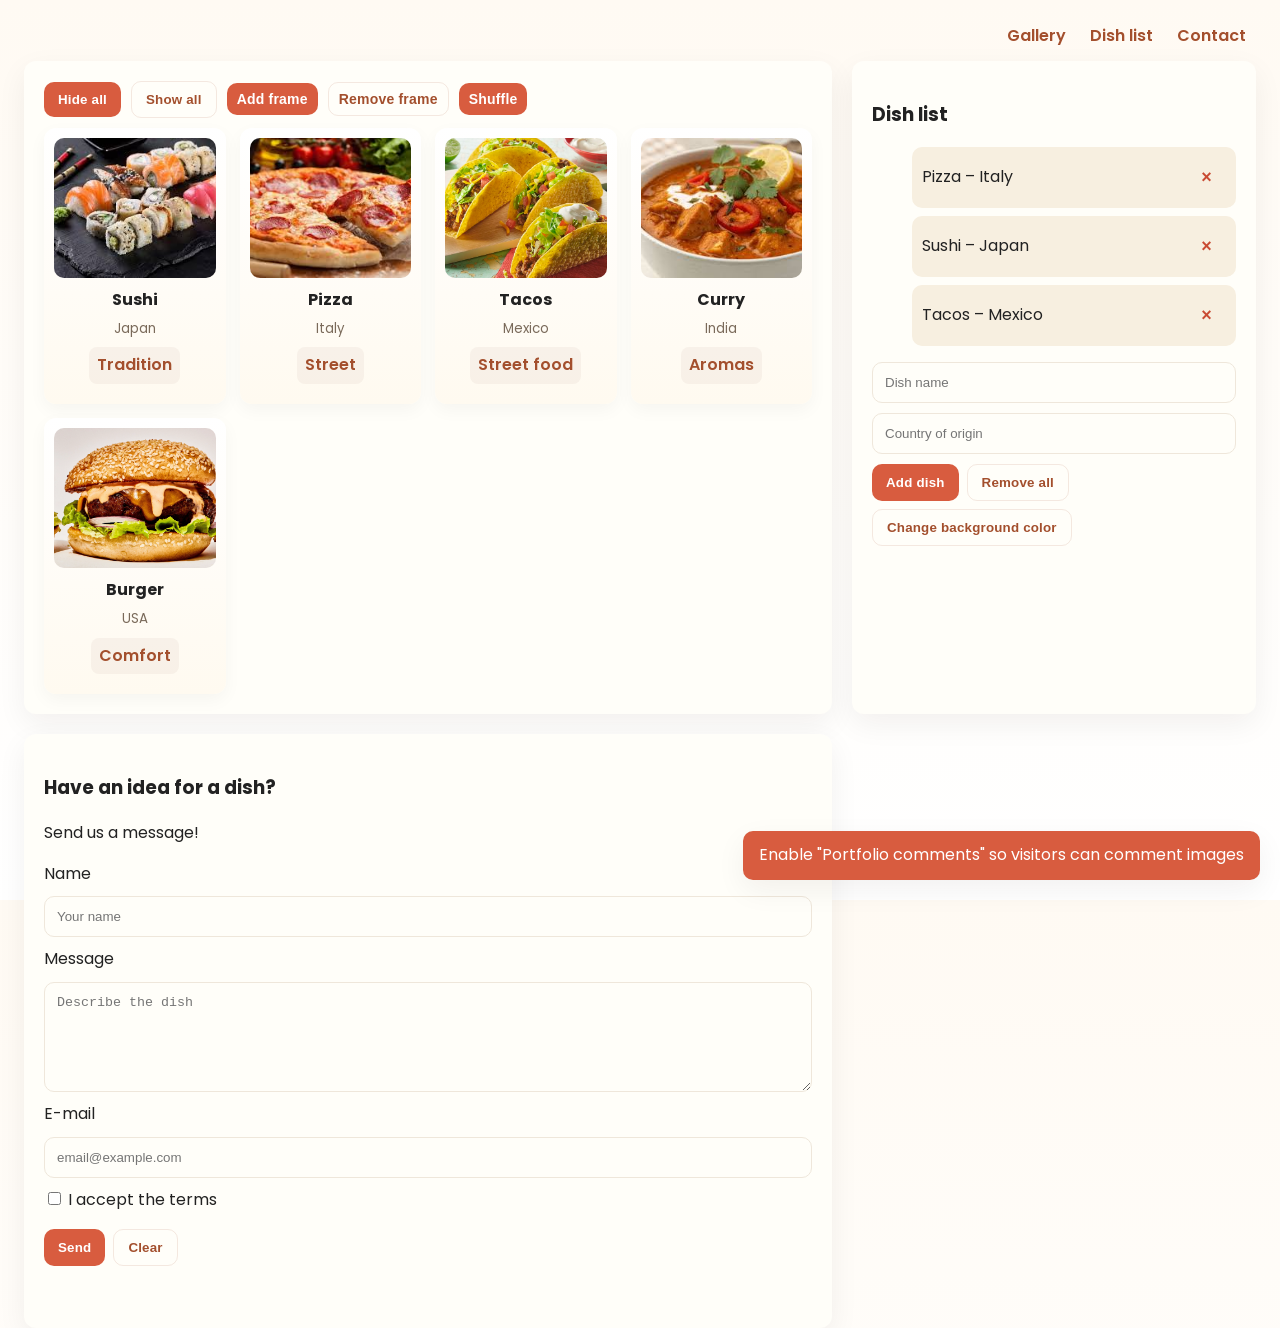
==== index.html @ b15d730c "Update and rename index3.html to index.html" ====
<!doctype html>
<html lang="en">
    <head>
        <meta charset="utf-8">
        <meta name="viewport" content="width=device-width,initial-scale=1">
        <title>World Cuisine</title>
        <link href="https://fonts.googleapis.com/css2?family=Poppins:wght@300;500;700&display=swap" rel="stylesheet">
        <link rel="stylesheet" href="css/style.css">
    </head>
    <body>
        <header>
            <nav aria-label="Main navigation">
                <a href="#galeria" class="nav-link">Gallery</a>
                <a href="#dania" class="nav-link">Dish list</a>
                <a href="#kontakt" class="nav-link">Contact</a>
            </nav>
        </header>

        <main class="wrap">
            <!-- GALLERY -->
            <section id="galeria" class="panel">
                <div class="controls">
                    <button id="ukryj">Hide all</button>
                    <button id="pokaz" class="ghost">Show all</button>
                    <button id="ramka" class="small">Add frame</button>
                    <button id="ramka2" class="small ghost">Remove frame</button>
                    <button id="shuffle" class="small">Shuffle</button>
                </div>

                <div class="gallery-grid" id="gallery">
                    <div class="card" data-title="Sushi">
                        <img src="image/sushi.png" alt="Sushi" data-title="Sushi" onerror="this.src='data:image/svg+xml;utf8,<svg xmlns=\'http://www.w3.org/2000/svg\' width=\'400\' height=\'300\'><rect fill=\'%23f0e6d2\' width=\'100%\' height=\'100%\'/><text x=\'50%\' y=\'50%\' dominant-baseline=\'middle\' text-anchor=\'middle\' fill=\'%237a6a5a\' font-size=\'20\'>sushi.png</text></svg>'">
                        <div class="meta"><strong>Sushi</strong><small>Japan</small>
                            <div class="card-footer"><span class="tag">Tradition</span></div>
                        </div>
                    </div>

                    <div class="card" data-title="Pizza">
                        <img src="image/pizza.png" alt="Pizza" data-title="Pizza" onerror="this.src='data:image/svg+xml;utf8,<svg xmlns=\'http://www.w3.org/2000/svg\' width=\'400\' height=\'300\'><rect fill=\'%23f0e6d2\' width=\'100%\' height=\'100%\'/><text x=\'50%\' y=\'50%\' dominant-baseline=\'middle\' text-anchor=\'middle\' fill=\'%237a6a5a\' font-size=\'20\'>pizza.png</text></svg>'">
                        <div class="meta"><strong>Pizza</strong><small>Italy</small>
                            <div class="card-footer"><span class="tag">Street</span></div>
                        </div>
                    </div>

                    <div class="card" data-title="Tacos">
                        <img src="image/tacos.png" alt="Tacos" data-title="Tacos" onerror="this.src='data:image/svg+xml;utf8,<svg xmlns=\'http://www.w3.org/2000/svg\' width=\'400\' height=\'300\'><rect fill=\'%23f0e6d2\' width=\'100%\' height=\'100%\'/><text x=\'50%\' y=\'50%\' dominant-baseline=\'middle\' text-anchor=\'middle\' fill=\'%237a6a5a\' font-size=\'20\'>tacos.png</text></svg>'">
                        <div class="meta"><strong>Tacos</strong><small>Mexico</small>
                            <div class="card-footer"><span class="tag">Street food</span></div>
                        </div>
                    </div>

                    <div class="card" data-title="Curry">
                        <img src="image/curry.png" alt="Curry" data-title="Curry" onerror="this.src='data:image/svg+xml;utf8,<svg xmlns=\'http://www.w3.org/2000/svg\' width=\'400\' height=\'300\'><rect fill=\'%23f0e6d2\' width=\'100%\' height=\'100%\'/><text x=\'50%\' y=\'50%\' dominant-baseline=\'middle\' text-anchor=\'middle\' fill=\'%237a6a5a\' font-size=\'20\'>curry.png</text></svg>'">
                        <div class="meta"><strong>Curry</strong><small>India</small>
                            <div class="card-footer"><span class="tag">Aromas</span></div>
                        </div>
                    </div>

                    <div class="card" data-title="Burger">
                        <img src="image/burger.png" alt="Burger" data-title="Burger" onerror="this.src='data:image/svg+xml;utf8,<svg xmlns=\'http://www.w3.org/2000/svg\' width=\'400\' height=\'300\'><rect fill=\'%23f0e6d2\' width=\'100%\' height=\'100%\'/><text x=\'50%\' y=\'50%\' dominant-baseline=\'middle\' text-anchor=\'middle\' fill=\'%237a6a5a\' font-size=\'20\'>burger.png</text></svg>'">
                        <div class="meta"><strong>Burger</strong><small>USA</small>
                            <div class="card-footer"><span class="tag">Comfort</span></div>
                        </div>
                    </div>
                </div>
            </section>

            <!-- SIDEBAR: dish list + add form -->
            <aside class="panel" id="dania">
                <h3>Dish list</h3>
                <ul id="lista-dan">
                    <li>Pizza – Italy <button class="remove" title="Remove">×</button></li>
                    <li>Sushi – Japan <button class="remove" title="Remove">×</button></li>
                    <li>Tacos – Mexico <button class="remove" title="Remove">×</button></li>
                </ul>

                <form id="dodaj-form">
                    <input id="nazwa" type="text" placeholder="Dish name" aria-label="Dish name">
                    <input id="kraj" type="text" placeholder="Country of origin" aria-label="Country of origin">
                    <div style="display:flex;gap:8px;flex-wrap:wrap">
                        <button id="dodaj" type="button">Add dish</button>
                        <button id="usun" type="button" class="ghost">Remove all</button>
                        <button id="kolor" type="button" class="ghost">Change background color</button>
                    </div>
                    <p id="komunikat" aria-live="polite"></p>
                </form>
            </aside>

            <!-- CONTACT -->
            <section class="panel" id="kontakt">
                <h3>Have an idea for a dish?</h3>
                <p>Send us a message!</p>
                <form id="formularz">
                    <label>Name</label>
                    <input id="imie" type="text" placeholder="Your name">
                    <label>Message</label>
                    <textarea id="wiadomosc" placeholder="Describe the dish"></textarea>
                    <label>E-mail</label>
                    <input id="email" type="email" placeholder="email@example.com">
                    <label><input id="zgoda" type="checkbox"> I accept the terms</label>
                    <div style="display:flex;gap:8px;margin-top:6px">
                        <button type="submit">Send</button>
                        <button id="clear" type="button" class="ghost">Clear</button>
                    </div>
                    <p id="potwierdzenie" aria-live="polite"></p>
                </form>
            </section>
        </main>

        <div class="toast" id="toast"></div>
        <div class="modal-backdrop" id="modal">
            <div class="modal" role="dialog" aria-modal="true">
                <div style="display:flex;justify-content:space-between;gap:12px;align-items:center">
                    <h4 id="modal-title">Photo</h4>
                    <div style="font-size:13px;color:var(--muted)" id="modal-meta"></div>
                </div>
                <div id="modal-body" style="margin-top:12px"></div>
                <div id="modal-comments" style="margin-top:12px">
                    <!-- comments injected here -->
                </div>
                <div style="text-align:right;margin-top:12px">
                    <button id="close-modal" class="ghost">Close</button>
                </div>
            </div>
        </div>
        <script src="https://code.jquery.com/jquery-3.6.0.min.js"></script>
        <script src="jquery/script.js"></script>
    </body>
</html>
---- css/style.css ----
:root{
    --bg: #fffaf3;
    --card: #fffef9;
    --accent: #d85c3f;
    --accent-dark: #a34f2d;
    --muted: #7a6a5a;
    --shadow: 0 10px 30px rgba(28,22,15,0.06);
    --radius: 12px;
    --glass: rgba(255,255,255,0.6);
}
*{
    box-sizing:border-box;
}
html,body{
    height:100%;
}
body{
    font-family: 'Poppins', system-ui, Arial, sans-serif;
    background: linear-gradient(180deg,var(--bg),#fff);
    color: #222;
    margin:0;
    padding: 24px;
    -webkit-font-smoothing: antialiased;
    font-size:16px;
    line-height: 1.55;
}
header{
    display:flex;
    align-items:center;
    gap:12px;
    flex-wrap:wrap;
    margin-bottom:12px;
}
.brand{
    display:flex;
    gap:10px;
    align-items:center;
}
.logo{
    width:56px;
    height:56px;
    border-radius:14px;
    background:linear-gradient(135deg,var(--accent),var(--accent-dark));
    display:flex;
    align-items:center;
    justify-content:center;
    color:white;
    font-weight:800;
    font-size:16px;
}
nav{
    margin-left:auto;
}
nav a{
    margin:0 10px;
    text-decoration:none;
    color:var(--accent-dark);
    font-weight:600;
}
.wrap{
    display:grid;
    grid-template-columns:1fr;
    gap:20px;
    margin-top:4px;
}
.panel{
    background:var(--card);
    padding:20px;
    border-radius:var(--radius);
    box-shadow:var(--shadow);
}
.controls{
    display:flex;
    flex-wrap:wrap;
    gap:10px;
    margin-bottom:10px;
    align-items:center;
}
button{
    background:var(--accent);
    border:none;
    color:#fff;
    padding:10px 14px;
    border-radius:10px;
    cursor:pointer;
    font-weight:700;
    letter-spacing:0.2px;
}
button.ghost{
    background:transparent;
    color:var(--accent-dark);
    border:1px solid rgba(163,79,45,0.12);
}
button.small{
    padding:8px 10px;
    font-size:14px;
}
button.alt{
    background:linear-gradient(90deg,#fff,#fff);
    color:var(--accent-dark);
    border:1px solid rgba(163,79,45,0.06);
}
button:hover{
    transform:translateY(-2px);
    transition:all .18s ease;
}

/* gallery */
.gallery-grid{
    display:grid;
    grid-template-columns:repeat(auto-fill,minmax(180px,1fr));
    gap:14px;
}
.card{
    background:linear-gradient(180deg, #ffffff, #fffaf0);
    border-radius:12px;
    padding:10px;text-align:center;
    overflow:hidden;
    box-shadow:0 6px 18px rgba(0,0,0,0.04);
    display:flex;
    flex-direction:column;
}
.card img{
    width:100%;
    height:140px;
    object-fit:cover;
    border-radius:10px;
    transition:transform .35s ease, box-shadow .25s ease;
}
.card:hover img{
    transform:scale(1.04);
    box-shadow:0 14px 30px rgba(20,14,10,0.08);
}
.meta{
    padding:10px 6px;
    flex:1;
    display:flex;
    flex-direction:column;
    justify-content:space-between;
}
.meta strong{
    font-weight:700;
    font-size:16px;
}
.meta small{
    display:block;
    color:var(--muted);
    margin-top:6px;
}
.card-footer{
    display:flex;
    gap:8px;
    align-items:center;
    justify-content:center;
    margin-top:8px;
}
.tag{
    background:rgba(168,130,113,0.08);
    padding:6px 8px;
    border-radius:8px;
    font-weight:600;
    color:var(--accent-dark);
}

/* dish list */
#lista-dan li{
    display:flex;
    justify-content:space-between;
    align-items:center;
    padding:10px;
    border-radius:10px;
    background:#f7efe0;
    margin-bottom:8px;
}
#lista-dan li .remove{
    background:transparent;
    border:0;
    color:#c94b33;
    cursor:pointer;
    font-weight:800;
    font-size:18px;
}

/* form */
form{
    display:grid;
    gap:10px;
}
input[type=text],input[type=email],textarea{
    padding:12px;
    border-radius:10px;
    border:1px solid #efe7db;
    background:transparent;
}
textarea{
    min-height:110px;
    resize:vertical;
}

/* toast & modal */
.toast{
    position:fixed;
    right:20px;
    bottom:20px;
    background:var(--accent);
    color:#fff;
    padding:12px 16px;
    border-radius:10px;
    box-shadow:var(--shadow);
    display:none;
}
.modal-backdrop{
    position:fixed;
    inset:0;
    background:rgba(0,0,0,0.55);
    display:none;
    align-items:center;
    justify-content:center;
    padding:20px;
}
.modal{
    background:#fff;
    padding:18px;
    border-radius:12px;
    max-width:760px;
    width:100%;
    max-height:88vh;
    overflow:auto;
}

/* comments */
.comments-toggle{
    display:inline-flex;
    align-items:center;
    gap:8px;
}
.comment{
    display:flex;
    gap:12px;
    background:linear-gradient(180deg,#fffaf8,#fff);
    padding:12px;
    border-radius:10px;
    border-left:4px solid var(--accent);
    box-shadow:0 8px 20px rgba(0,0,0,0.03);
    margin-bottom:10px;
}
.avatar{
    width:44px;
    height:44px;
    border-radius:50%;
    background:var(--accent);
    color:#fff;
    display:flex;
    align-items:center;
    justify-content:center;
    font-weight:700;
}
.comment-body{
    flex:1;
}
.comment-body p{
    margin:0 0 6px 0;
}
.comment-meta{
    font-size:13px;
    color:var(--muted);
}
.comment-form{
    display:grid;
    gap:8px;
    margin-top:8px;
}
.quote{
    font-style:italic;
    color:#3e352a;
}
@media(min-width:980px){
    .wrap{
        grid-template-columns:2fr 1fr;
    }
}
@media(max-width:520px){
    .gallery-grid{
        grid-template-columns:repeat(auto-fill,minmax(140px,1fr));
    }
}
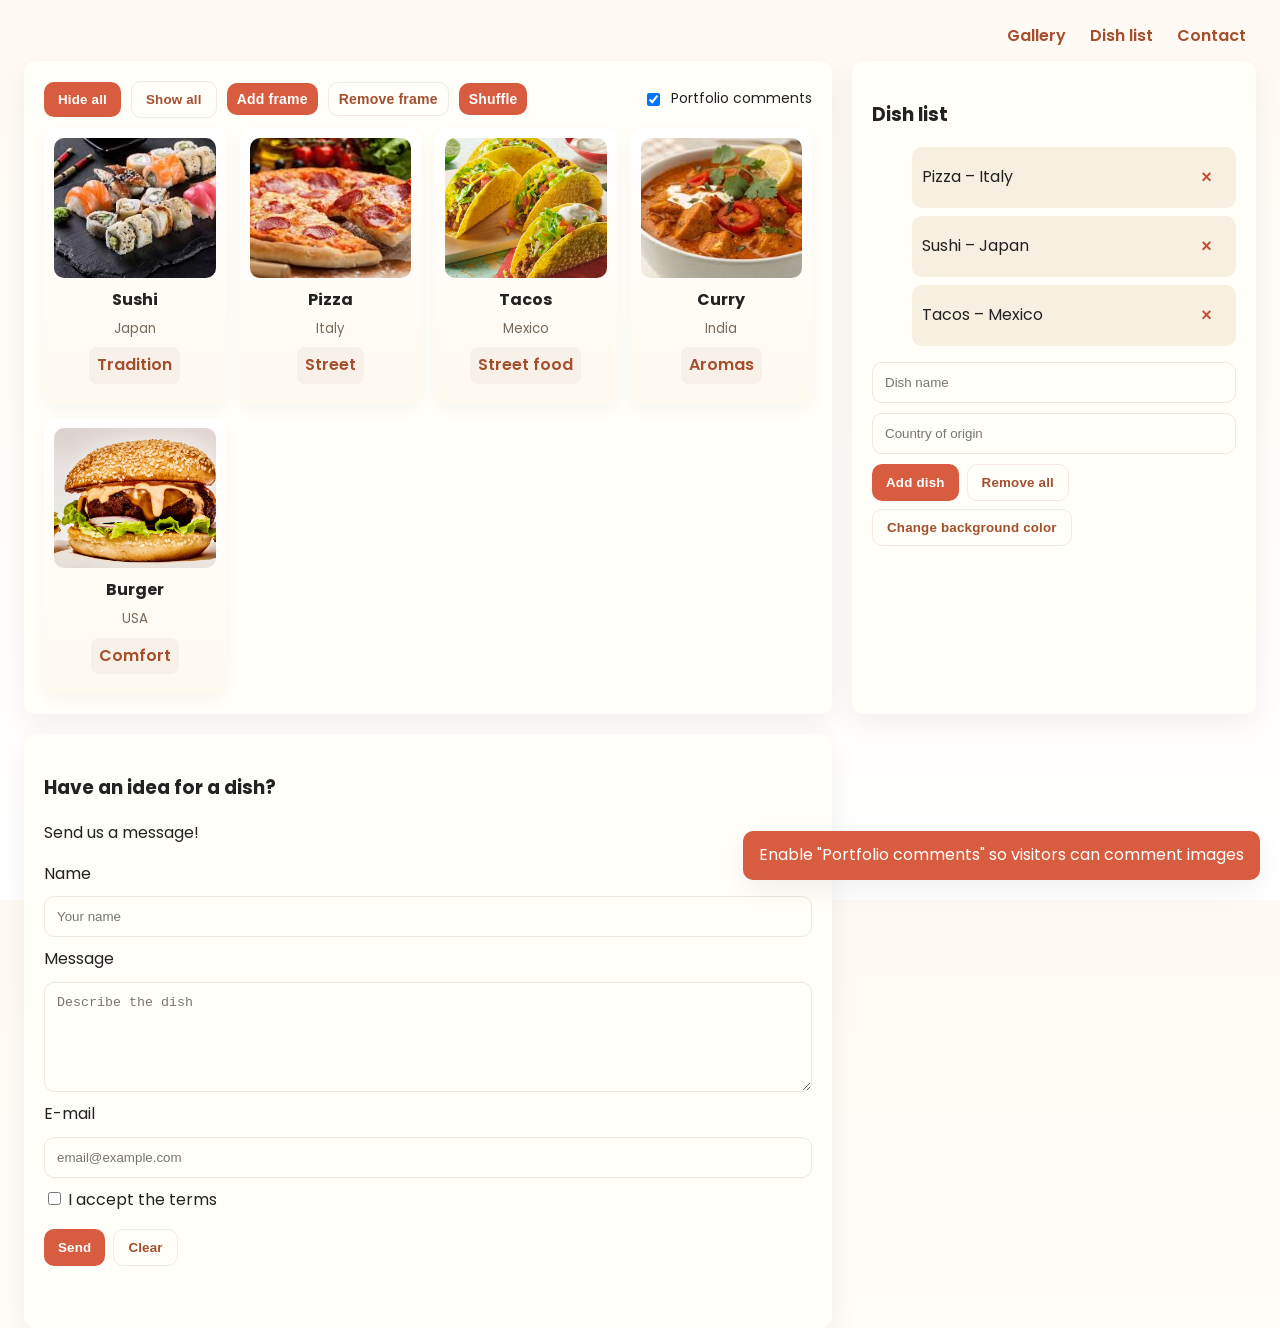
==== commit 55978097: "Update index.html" ====
--- a/index.html
+++ b/index.html
@@ -10,21 +10,25 @@
     <body>
         <header>
             <nav aria-label="Main navigation">
-                <a href="#galeria" class="nav-link">Gallery</a>
-                <a href="#dania" class="nav-link">Dish list</a>
-                <a href="#kontakt" class="nav-link">Contact</a>
+                <a href="#gallery-section" class="nav-link">Gallery</a>
+                <a href="#dishes-section" class="nav-link">Dish list</a>
+                <a href="#contact-section" class="nav-link">Contact</a>
             </nav>
         </header>
 
         <main class="wrap">
             <!-- GALLERY -->
-            <section id="galeria" class="panel">
+            <section id="gallery-section" class="panel">
                 <div class="controls">
-                    <button id="ukryj">Hide all</button>
-                    <button id="pokaz" class="ghost">Show all</button>
-                    <button id="ramka" class="small">Add frame</button>
-                    <button id="ramka2" class="small ghost">Remove frame</button>
+                    <button id="hide">Hide all</button>
+                    <button id="show" class="ghost">Show all</button>
+                    <button id="frame" class="small">Add frame</button>
+                    <button id="unframe" class="small ghost">Remove frame</button>
                     <button id="shuffle" class="small">Shuffle</button>
+                    <!-- Added a toggle for comments to match the JS hint -->
+                    <label class="comments-toggle" style="margin-left:auto;font-size:14px;cursor:pointer;">
+                        <input type="checkbox" id="comments-toggle" checked> Portfolio comments
+                    </label>
                 </div>
 
                 <div class="gallery-grid" id="gallery">
@@ -66,43 +70,43 @@
             </section>
 
             <!-- SIDEBAR: dish list + add form -->
-            <aside class="panel" id="dania">
+            <aside class="panel" id="dishes-section">
                 <h3>Dish list</h3>
-                <ul id="lista-dan">
+                <ul id="dish-list">
                     <li>Pizza – Italy <button class="remove" title="Remove">×</button></li>
                     <li>Sushi – Japan <button class="remove" title="Remove">×</button></li>
                     <li>Tacos – Mexico <button class="remove" title="Remove">×</button></li>
                 </ul>
 
-                <form id="dodaj-form">
-                    <input id="nazwa" type="text" placeholder="Dish name" aria-label="Dish name">
-                    <input id="kraj" type="text" placeholder="Country of origin" aria-label="Country of origin">
+                <form id="add-dish-form">
+                    <input id="dish-name" type="text" placeholder="Dish name" aria-label="Dish name">
+                    <input id="dish-country" type="text" placeholder="Country of origin" aria-label="Country of origin">
                     <div style="display:flex;gap:8px;flex-wrap:wrap">
-                        <button id="dodaj" type="button">Add dish</button>
-                        <button id="usun" type="button" class="ghost">Remove all</button>
-                        <button id="kolor" type="button" class="ghost">Change background color</button>
+                        <button id="add-dish" type="button">Add dish</button>
+                        <button id="clear-dishes" type="button" class="ghost">Remove all</button>
+                        <button id="random-color" type="button" class="ghost">Change background color</button>
                     </div>
-                    <p id="komunikat" aria-live="polite"></p>
+                    <p id="dish-message" aria-live="polite"></p>
                 </form>
             </aside>
 
             <!-- CONTACT -->
-            <section class="panel" id="kontakt">
+            <section class="panel" id="contact-section">
                 <h3>Have an idea for a dish?</h3>
                 <p>Send us a message!</p>
-                <form id="formularz">
+                <form id="contact-form">
                     <label>Name</label>
-                    <input id="imie" type="text" placeholder="Your name">
+                    <input id="contact-name" type="text" placeholder="Your name">
                     <label>Message</label>
-                    <textarea id="wiadomosc" placeholder="Describe the dish"></textarea>
+                    <textarea id="contact-message" placeholder="Describe the dish"></textarea>
                     <label>E-mail</label>
-                    <input id="email" type="email" placeholder="email@example.com">
-                    <label><input id="zgoda" type="checkbox"> I accept the terms</label>
+                    <input id="contact-email" type="email" placeholder="email@example.com">
+                    <label><input id="contact-consent" type="checkbox"> I accept the terms</label>
                     <div style="display:flex;gap:8px;margin-top:6px">
                         <button type="submit">Send</button>
-                        <button id="clear" type="button" class="ghost">Clear</button>
+                        <button id="clear-form" type="button" class="ghost">Clear</button>
                     </div>
-                    <p id="potwierdzenie" aria-live="polite"></p>
+                    <p id="contact-confirmation" aria-live="polite"></p>
                 </form>
             </section>
         </main>
--- a/css/style.css
+++ b/css/style.css
@@ -1,4 +1,4 @@
-:root{
+:root {
     --bg: #fffaf3;
     --card: #fffef9;
     --accent: #d85c3f;
@@ -8,279 +8,318 @@
     --radius: 12px;
     --glass: rgba(255,255,255,0.6);
 }
-*{
-    box-sizing:border-box;
-}
-html,body{
-    height:100%;
-}
-body{
+
+* {
+    box-sizing: border-box;
+}
+
+html, body {
+    height: 100%;
+}
+
+body {
     font-family: 'Poppins', system-ui, Arial, sans-serif;
-    background: linear-gradient(180deg,var(--bg),#fff);
+    background: linear-gradient(180deg, var(--bg), #fff);
     color: #222;
-    margin:0;
+    margin: 0;
     padding: 24px;
     -webkit-font-smoothing: antialiased;
-    font-size:16px;
+    font-size: 16px;
     line-height: 1.55;
 }
-header{
-    display:flex;
-    align-items:center;
-    gap:12px;
-    flex-wrap:wrap;
-    margin-bottom:12px;
-}
-.brand{
-    display:flex;
-    gap:10px;
-    align-items:center;
-}
-.logo{
-    width:56px;
-    height:56px;
-    border-radius:14px;
-    background:linear-gradient(135deg,var(--accent),var(--accent-dark));
-    display:flex;
-    align-items:center;
-    justify-content:center;
-    color:white;
-    font-weight:800;
-    font-size:16px;
-}
-nav{
-    margin-left:auto;
-}
-nav a{
-    margin:0 10px;
-    text-decoration:none;
-    color:var(--accent-dark);
-    font-weight:600;
-}
-.wrap{
-    display:grid;
-    grid-template-columns:1fr;
-    gap:20px;
-    margin-top:4px;
-}
-.panel{
-    background:var(--card);
-    padding:20px;
-    border-radius:var(--radius);
-    box-shadow:var(--shadow);
-}
-.controls{
-    display:flex;
-    flex-wrap:wrap;
-    gap:10px;
-    margin-bottom:10px;
-    align-items:center;
-}
-button{
-    background:var(--accent);
-    border:none;
-    color:#fff;
-    padding:10px 14px;
-    border-radius:10px;
-    cursor:pointer;
-    font-weight:700;
-    letter-spacing:0.2px;
-}
-button.ghost{
-    background:transparent;
-    color:var(--accent-dark);
-    border:1px solid rgba(163,79,45,0.12);
-}
-button.small{
-    padding:8px 10px;
-    font-size:14px;
-}
-button.alt{
-    background:linear-gradient(90deg,#fff,#fff);
-    color:var(--accent-dark);
-    border:1px solid rgba(163,79,45,0.06);
-}
-button:hover{
-    transform:translateY(-2px);
-    transition:all .18s ease;
+
+header {
+    display: flex;
+    align-items: center;
+    gap: 12px;
+    flex-wrap: wrap;
+    margin-bottom: 12px;
+}
+
+.brand {
+    display: flex;
+    gap: 10px;
+    align-items: center;
+}
+
+.logo {
+    width: 56px;
+    height: 56px;
+    border-radius: 14px;
+    background: linear-gradient(135deg, var(--accent), var(--accent-dark));
+    display: flex;
+    align-items: center;
+    justify-content: center;
+    color: white;
+    font-weight: 800;
+    font-size: 16px;
+}
+
+nav {
+    margin-left: auto;
+}
+
+nav a {
+    margin: 0 10px;
+    text-decoration: none;
+    color: var(--accent-dark);
+    font-weight: 600;
+}
+
+.wrap {
+    display: grid;
+    grid-template-columns: 1fr;
+    gap: 20px;
+    margin-top: 4px;
+}
+
+.panel {
+    background: var(--card);
+    padding: 20px;
+    border-radius: var(--radius);
+    box-shadow: var(--shadow);
+}
+
+.controls {
+    display: flex;
+    flex-wrap: wrap;
+    gap: 10px;
+    margin-bottom: 10px;
+    align-items: center;
+}
+
+button {
+    background: var(--accent);
+    border: none;
+    color: #fff;
+    padding: 10px 14px;
+    border-radius: 10px;
+    cursor: pointer;
+    font-weight: 700;
+    letter-spacing: 0.2px;
+}
+
+button.ghost {
+    background: transparent;
+    color: var(--accent-dark);
+    border: 1px solid rgba(163, 79, 45, 0.12);
+}
+
+button.small {
+    padding: 8px 10px;
+    font-size: 14px;
+}
+
+button.alt {
+    background: linear-gradient(90deg, #fff, #fff);
+    color: var(--accent-dark);
+    border: 1px solid rgba(163, 79, 45, 0.06);
+}
+
+button:hover {
+    transform: translateY(-2px);
+    transition: all .18s ease;
 }
 
 /* gallery */
-.gallery-grid{
-    display:grid;
-    grid-template-columns:repeat(auto-fill,minmax(180px,1fr));
-    gap:14px;
-}
-.card{
-    background:linear-gradient(180deg, #ffffff, #fffaf0);
-    border-radius:12px;
-    padding:10px;text-align:center;
-    overflow:hidden;
-    box-shadow:0 6px 18px rgba(0,0,0,0.04);
-    display:flex;
-    flex-direction:column;
-}
-.card img{
-    width:100%;
-    height:140px;
-    object-fit:cover;
-    border-radius:10px;
-    transition:transform .35s ease, box-shadow .25s ease;
-}
-.card:hover img{
-    transform:scale(1.04);
-    box-shadow:0 14px 30px rgba(20,14,10,0.08);
-}
-.meta{
-    padding:10px 6px;
-    flex:1;
-    display:flex;
-    flex-direction:column;
-    justify-content:space-between;
-}
-.meta strong{
-    font-weight:700;
-    font-size:16px;
-}
-.meta small{
-    display:block;
-    color:var(--muted);
-    margin-top:6px;
-}
-.card-footer{
-    display:flex;
-    gap:8px;
-    align-items:center;
-    justify-content:center;
-    margin-top:8px;
-}
-.tag{
-    background:rgba(168,130,113,0.08);
-    padding:6px 8px;
-    border-radius:8px;
-    font-weight:600;
-    color:var(--accent-dark);
+.gallery-grid {
+    display: grid;
+    grid-template-columns: repeat(auto-fill, minmax(180px, 1fr));
+    gap: 14px;
+}
+
+.card {
+    background: linear-gradient(180deg, #ffffff, #fffaf0);
+    border-radius: 12px;
+    padding: 10px;
+    text-align: center;
+    overflow: hidden;
+    box-shadow: 0 6px 18px rgba(0,0,0,0.04);
+    display: flex;
+    flex-direction: column;
+}
+
+.card img {
+    width: 100%;
+    height: 140px;
+    object-fit: cover;
+    border-radius: 10px;
+    transition: transform .35s ease, box-shadow .25s ease;
+}
+
+.card:hover img {
+    transform: scale(1.04);
+    box-shadow: 0 14px 30px rgba(20,14,10,0.08);
+}
+
+.meta {
+    padding: 10px 6px;
+    flex: 1;
+    display: flex;
+    flex-direction: column;
+    justify-content: space-between;
+}
+
+.meta strong {
+    font-weight: 700;
+    font-size: 16px;
+}
+
+.meta small {
+    display: block;
+    color: var(--muted);
+    margin-top: 6px;
+}
+
+.card-footer {
+    display: flex;
+    gap: 8px;
+    align-items: center;
+    justify-content: center;
+    margin-top: 8px;
+}
+
+.tag {
+    background: rgba(168, 130, 113, 0.08);
+    padding: 6px 8px;
+    border-radius: 8px;
+    font-weight: 600;
+    color: var(--accent-dark);
 }
 
 /* dish list */
-#lista-dan li{
-    display:flex;
-    justify-content:space-between;
-    align-items:center;
-    padding:10px;
-    border-radius:10px;
-    background:#f7efe0;
-    margin-bottom:8px;
-}
-#lista-dan li .remove{
-    background:transparent;
-    border:0;
-    color:#c94b33;
-    cursor:pointer;
-    font-weight:800;
-    font-size:18px;
+#dish-list li {
+    display: flex;
+    justify-content: space-between;
+    align-items: center;
+    padding: 10px;
+    border-radius: 10px;
+    background: #f7efe0;
+    margin-bottom: 8px;
+}
+
+#dish-list li .remove {
+    background: transparent;
+    border: 0;
+    color: #c94b33;
+    cursor: pointer;
+    font-weight: 800;
+    font-size: 18px;
 }
 
 /* form */
-form{
-    display:grid;
-    gap:10px;
-}
-input[type=text],input[type=email],textarea{
-    padding:12px;
-    border-radius:10px;
-    border:1px solid #efe7db;
-    background:transparent;
-}
-textarea{
-    min-height:110px;
-    resize:vertical;
+form {
+    display: grid;
+    gap: 10px;
+}
+
+input[type=text], input[type=email], textarea {
+    padding: 12px;
+    border-radius: 10px;
+    border: 1px solid #efe7db;
+    background: transparent;
+}
+
+textarea {
+    min-height: 110px;
+    resize: vertical;
 }
 
 /* toast & modal */
-.toast{
-    position:fixed;
-    right:20px;
-    bottom:20px;
-    background:var(--accent);
-    color:#fff;
-    padding:12px 16px;
-    border-radius:10px;
-    box-shadow:var(--shadow);
-    display:none;
-}
-.modal-backdrop{
-    position:fixed;
-    inset:0;
-    background:rgba(0,0,0,0.55);
-    display:none;
-    align-items:center;
-    justify-content:center;
-    padding:20px;
-}
-.modal{
-    background:#fff;
-    padding:18px;
-    border-radius:12px;
-    max-width:760px;
-    width:100%;
-    max-height:88vh;
-    overflow:auto;
+.toast {
+    position: fixed;
+    right: 20px;
+    bottom: 20px;
+    background: var(--accent);
+    color: #fff;
+    padding: 12px 16px;
+    border-radius: 10px;
+    box-shadow: var(--shadow);
+    display: none;
+}
+
+.modal-backdrop {
+    position: fixed;
+    inset: 0;
+    background: rgba(0,0,0,0.55);
+    display: none;
+    align-items: center;
+    justify-content: center;
+    padding: 20px;
+}
+
+.modal {
+    background: #fff;
+    padding: 18px;
+    border-radius: 12px;
+    max-width: 760px;
+    width: 100%;
+    max-height: 88vh;
+    overflow: auto;
 }
 
 /* comments */
-.comments-toggle{
-    display:inline-flex;
-    align-items:center;
-    gap:8px;
-}
-.comment{
-    display:flex;
-    gap:12px;
-    background:linear-gradient(180deg,#fffaf8,#fff);
-    padding:12px;
-    border-radius:10px;
-    border-left:4px solid var(--accent);
-    box-shadow:0 8px 20px rgba(0,0,0,0.03);
-    margin-bottom:10px;
-}
-.avatar{
-    width:44px;
-    height:44px;
-    border-radius:50%;
-    background:var(--accent);
-    color:#fff;
-    display:flex;
-    align-items:center;
-    justify-content:center;
-    font-weight:700;
-}
-.comment-body{
-    flex:1;
-}
-.comment-body p{
-    margin:0 0 6px 0;
-}
-.comment-meta{
-    font-size:13px;
-    color:var(--muted);
-}
-.comment-form{
-    display:grid;
-    gap:8px;
-    margin-top:8px;
-}
-.quote{
-    font-style:italic;
-    color:#3e352a;
-}
-@media(min-width:980px){
-    .wrap{
-        grid-template-columns:2fr 1fr;
+.comments-toggle {
+    display: inline-flex;
+    align-items: center;
+    gap: 8px;
+}
+
+.comment {
+    display: flex;
+    gap: 12px;
+    background: linear-gradient(180deg, #fffaf8, #fff);
+    padding: 12px;
+    border-radius: 10px;
+    border-left: 4px solid var(--accent);
+    box-shadow: 0 8px 20px rgba(0,0,0,0.03);
+    margin-bottom: 10px;
+}
+
+.avatar {
+    width: 44px;
+    height: 44px;
+    border-radius: 50%;
+    background: var(--accent);
+    color: #fff;
+    display: flex;
+    align-items: center;
+    justify-content: center;
+    font-weight: 700;
+}
+
+.comment-body {
+    flex: 1;
+}
+
+.comment-body p {
+    margin: 0 0 6px 0;
+}
+
+.comment-meta {
+    font-size: 13px;
+    color: var(--muted);
+}
+
+.comment-form {
+    display: grid;
+    gap: 8px;
+    margin-top: 8px;
+}
+
+.quote {
+    font-style: italic;
+    color: #3e352a;
+}
+
+@media(min-width: 980px) {
+    .wrap {
+        grid-template-columns: 2fr 1fr;
     }
 }
-@media(max-width:520px){
-    .gallery-grid{
-        grid-template-columns:repeat(auto-fill,minmax(140px,1fr));
+
+@media(max-width: 520px) {
+    .gallery-grid {
+        grid-template-columns: repeat(auto-fill, minmax(140px, 1fr));
     }
-}+}
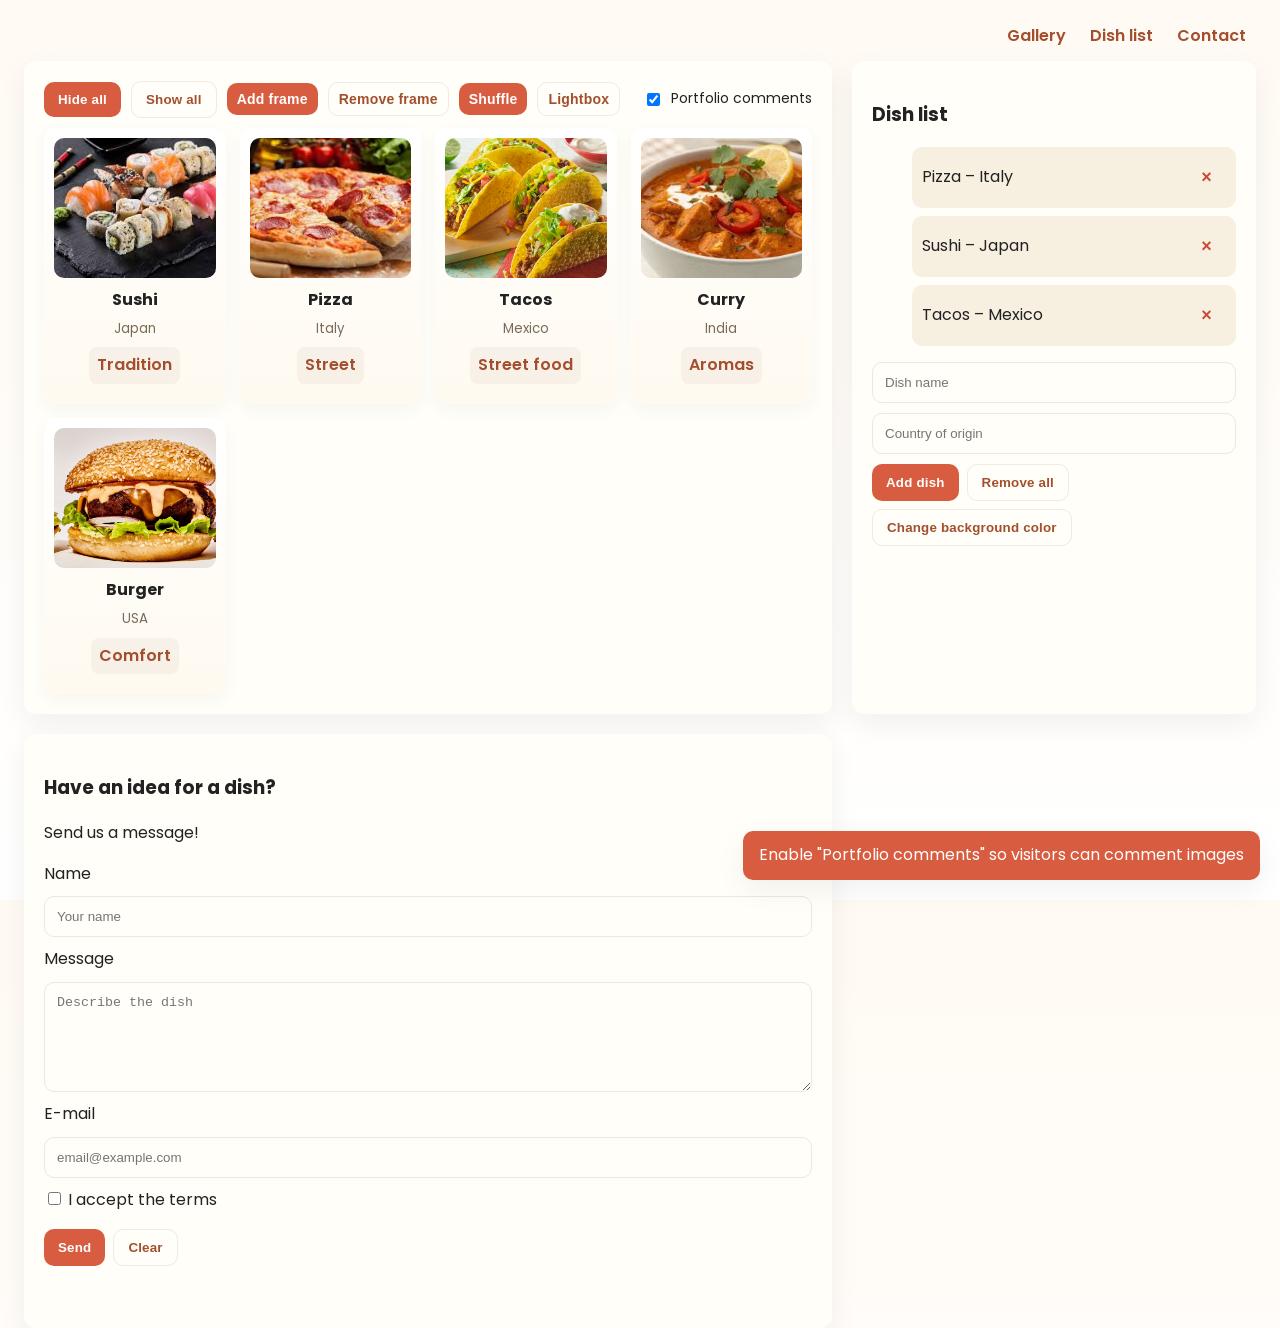
==== commit 109f5376: "Update index.html" ====
--- a/index.html
+++ b/index.html
@@ -17,7 +17,6 @@
         </header>
 
         <main class="wrap">
-            <!-- GALLERY -->
             <section id="gallery-section" class="panel">
                 <div class="controls">
                     <button id="hide">Hide all</button>
@@ -25,7 +24,7 @@
                     <button id="frame" class="small">Add frame</button>
                     <button id="unframe" class="small ghost">Remove frame</button>
                     <button id="shuffle" class="small">Shuffle</button>
-                    <!-- Added a toggle for comments to match the JS hint -->
+                    <button id="lightbox" class="small ghost">Lightbox</button>
                     <label class="comments-toggle" style="margin-left:auto;font-size:14px;cursor:pointer;">
                         <input type="checkbox" id="comments-toggle" checked> Portfolio comments
                     </label>
@@ -69,7 +68,6 @@
                 </div>
             </section>
 
-            <!-- SIDEBAR: dish list + add form -->
             <aside class="panel" id="dishes-section">
                 <h3>Dish list</h3>
                 <ul id="dish-list">
@@ -90,7 +88,6 @@
                 </form>
             </aside>
 
-            <!-- CONTACT -->
             <section class="panel" id="contact-section">
                 <h3>Have an idea for a dish?</h3>
                 <p>Send us a message!</p>
@@ -119,9 +116,7 @@
                     <div style="font-size:13px;color:var(--muted)" id="modal-meta"></div>
                 </div>
                 <div id="modal-body" style="margin-top:12px"></div>
-                <div id="modal-comments" style="margin-top:12px">
-                    <!-- comments injected here -->
-                </div>
+                <div id="modal-comments" style="margin-top:12px"></div>
                 <div style="text-align:right;margin-top:12px">
                     <button id="close-modal" class="ghost">Close</button>
                 </div>
